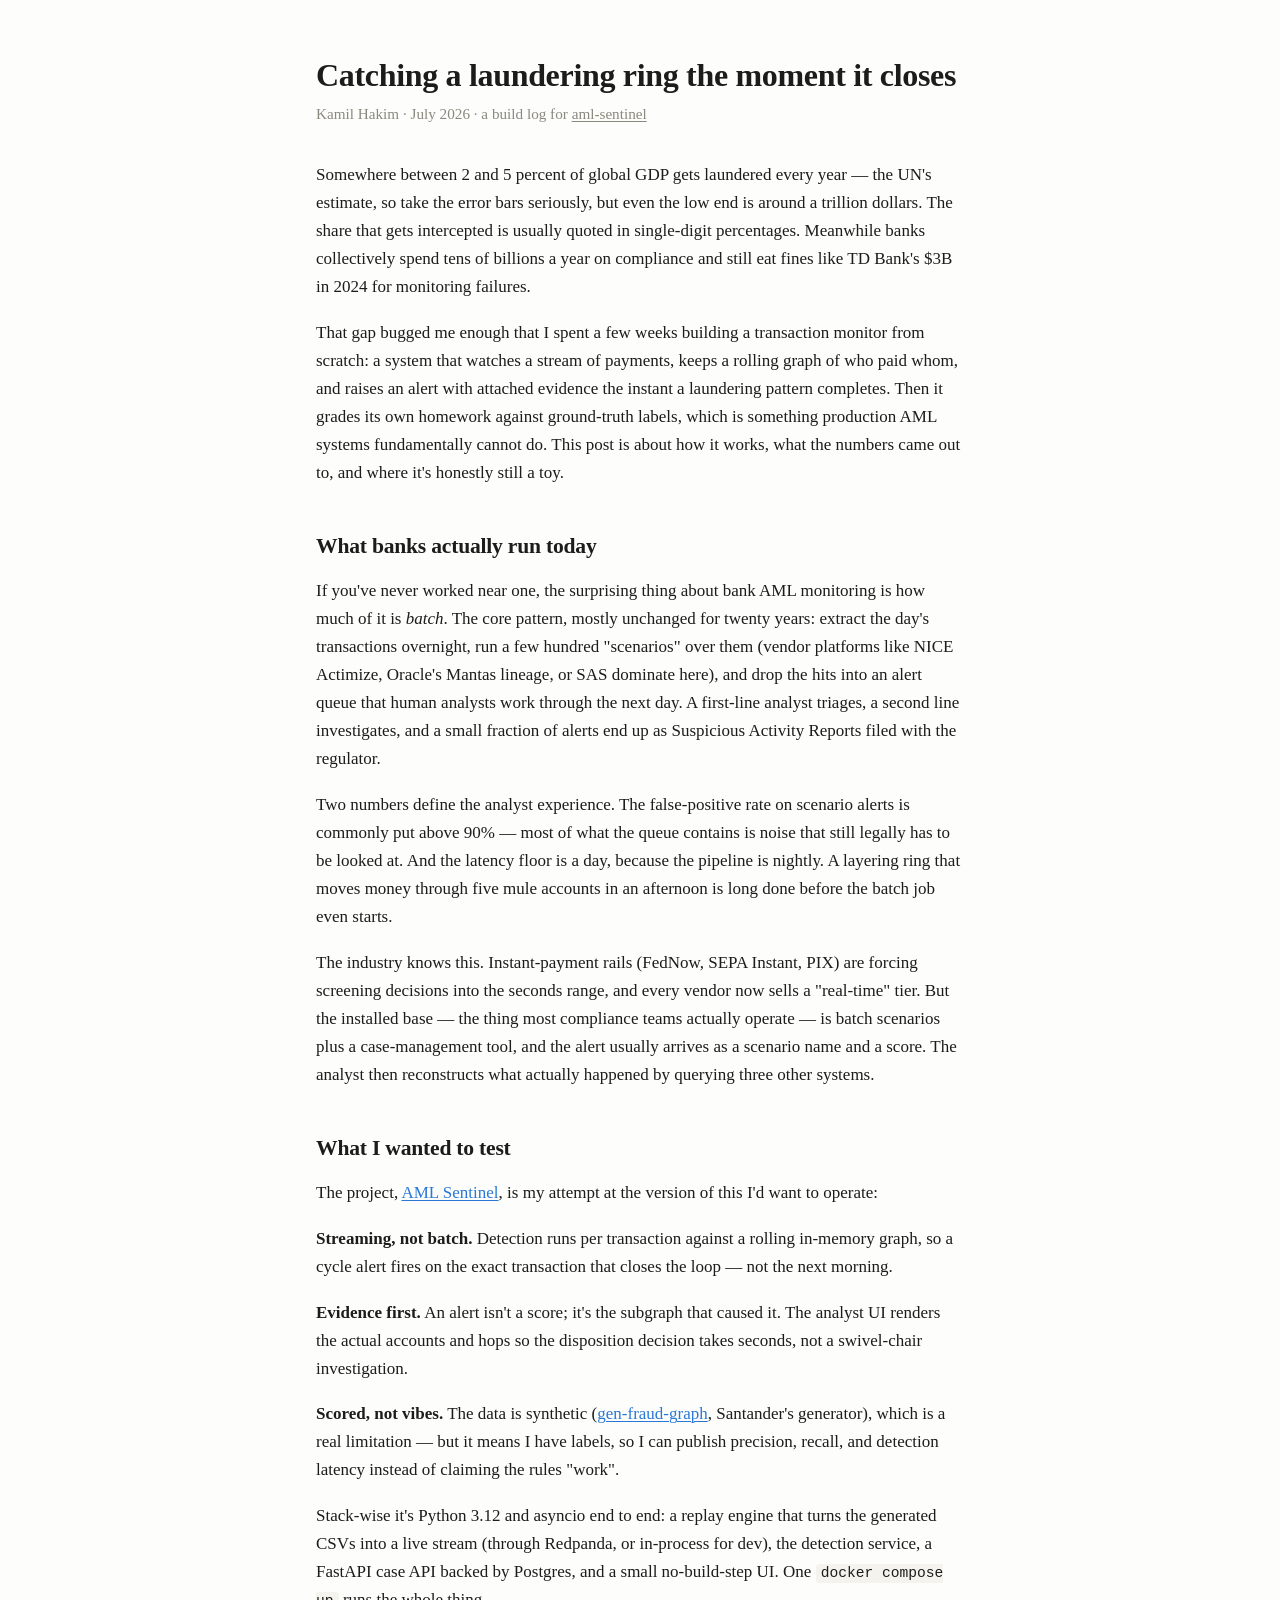
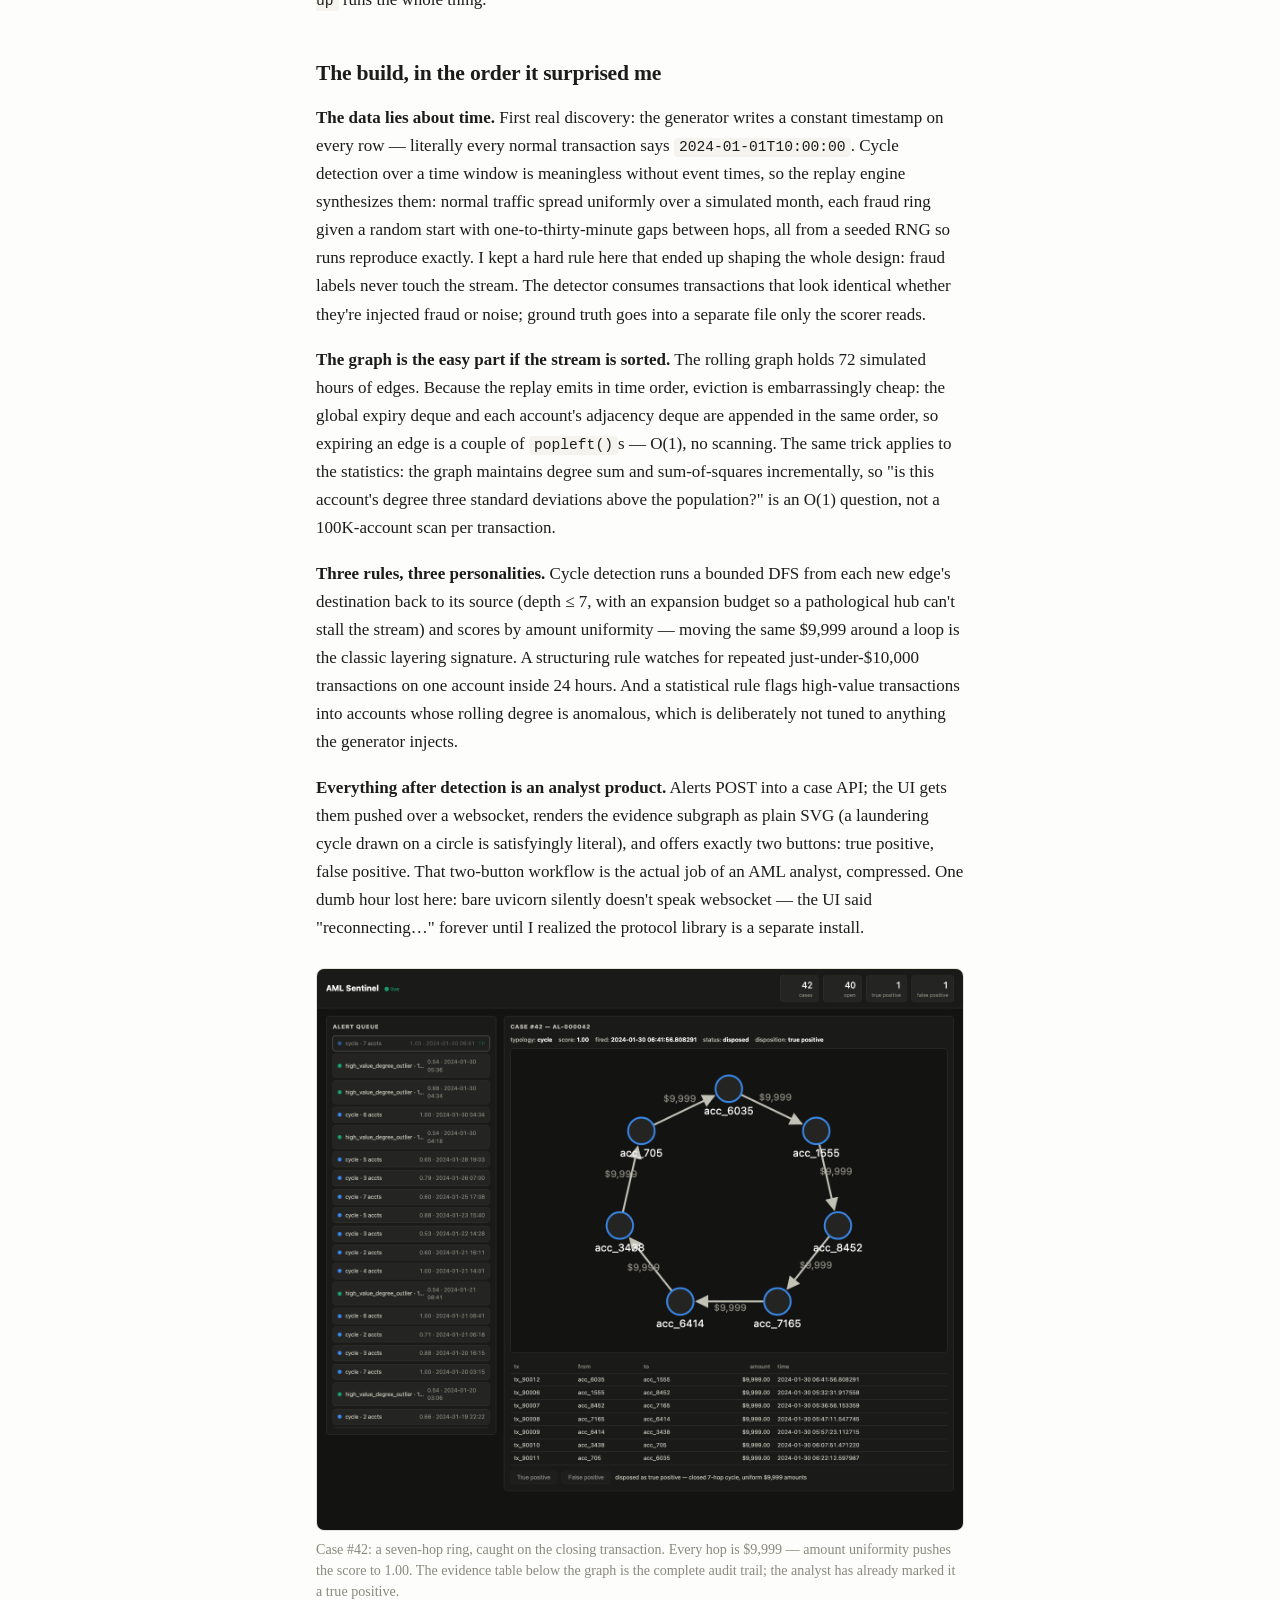
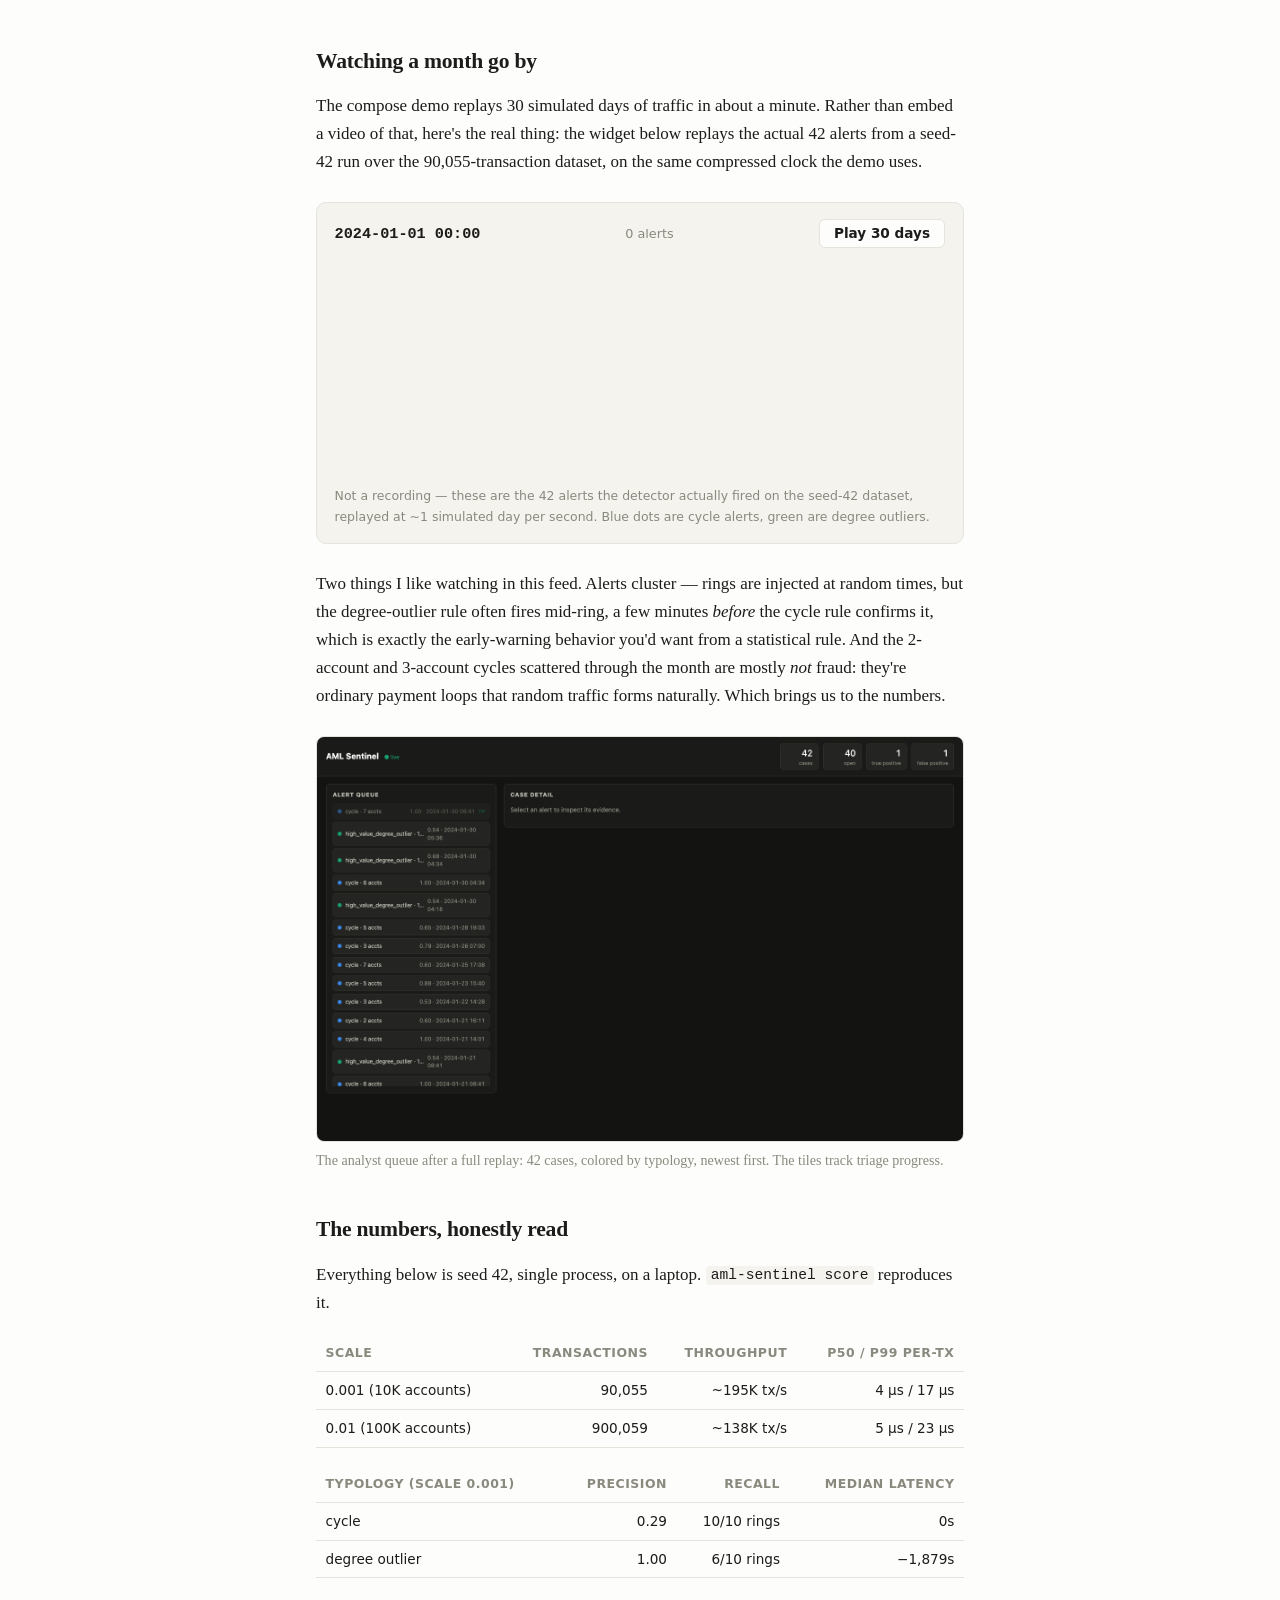
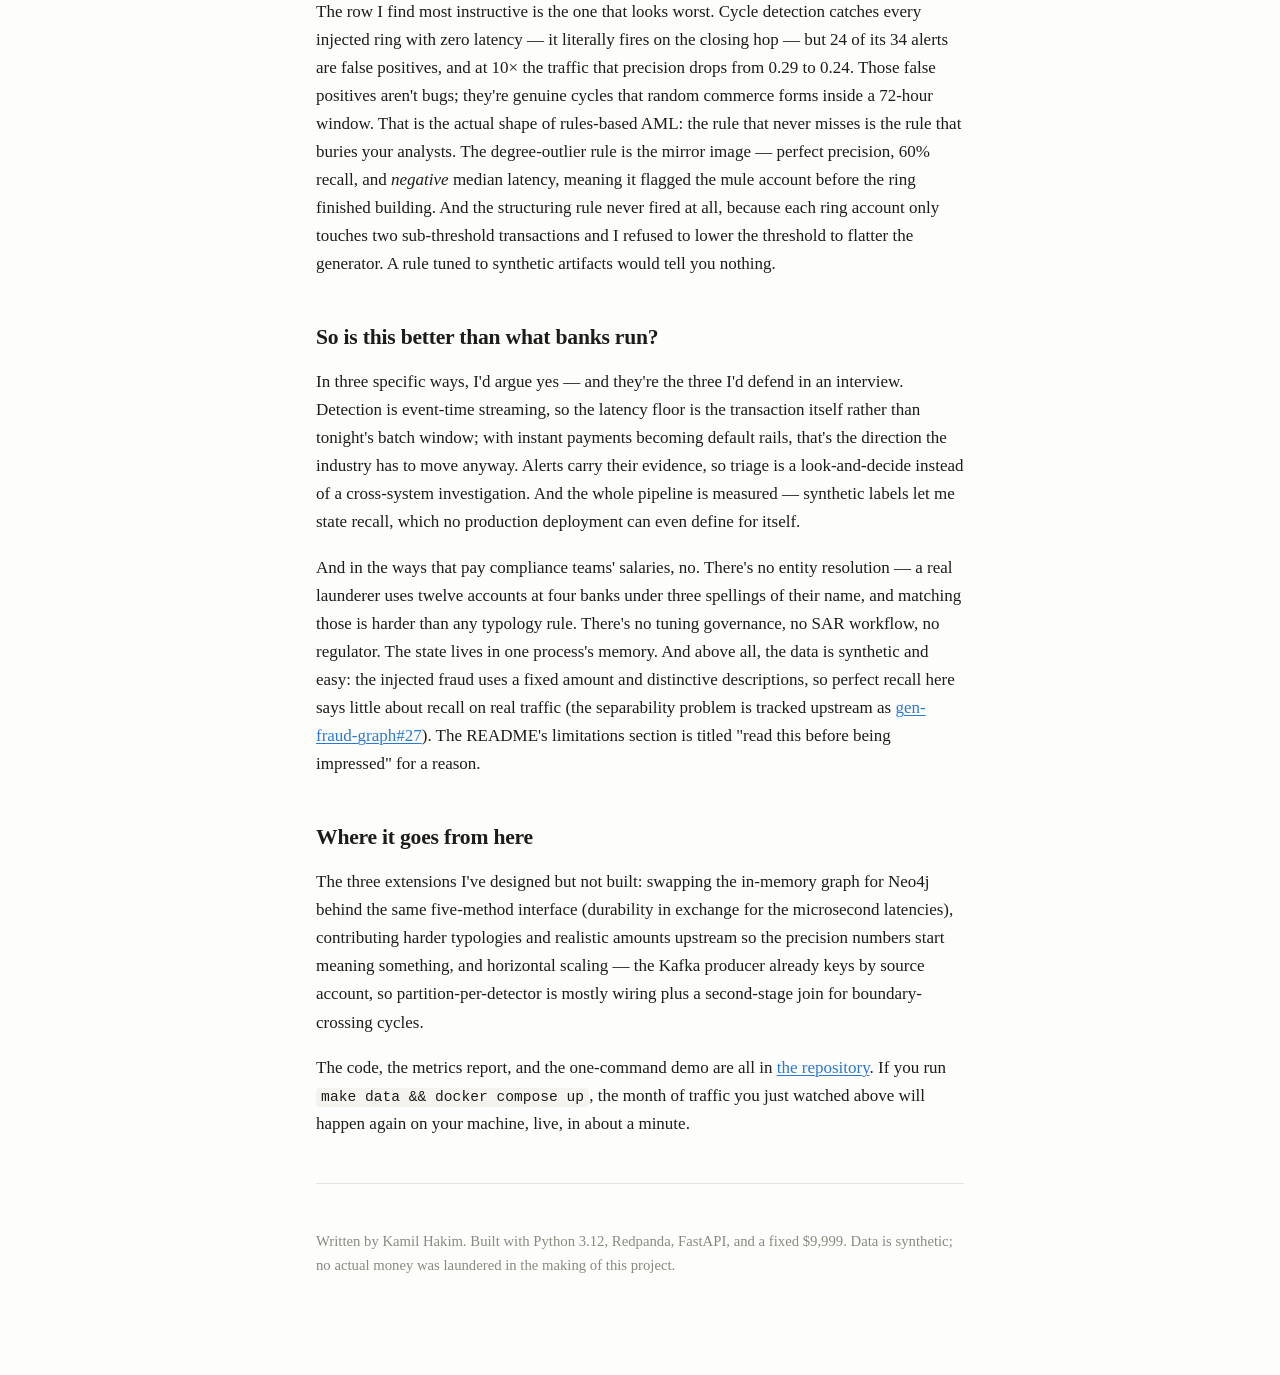
==== docs/index.html @ 91a9b8fc "Add demo blog site for GitHub Pages docs/ holds a single-page build-log post: the problem space, how" ====
<!doctype html>
<html lang="en">
<head>
<meta charset="utf-8">
<meta name="viewport" content="width=device-width, initial-scale=1">
<title>Catching a laundering ring the moment it closes — AML Sentinel</title>
<meta name="description" content="A build log: writing a streaming anti-money-laundering transaction monitor with a rolling graph, typology rules, an analyst case UI, and honest metrics.">
<style>
:root {
  --bg: #fdfdfb;
  --ink: #1c1c1a;
  --ink-2: #52524c;
  --ink-3: #8a897e;
  --line: #e4e3dc;
  --card: #f4f3ee;
  --accent: #2a78d6;
  --tp: #008300;
  --fp: #c73e3d;
  --mono: ui-monospace, "SF Mono", Menlo, Consolas, monospace;
}
@media (prefers-color-scheme: dark) {
  :root {
    --bg: #161615;
    --ink: #ececea;
    --ink-2: #b6b5ab;
    --ink-3: #83827a;
    --line: #33332e;
    --card: #1f1f1d;
    --accent: #3987e5;
    --tp: #1baf7a;
    --fp: #e66767;
  }
}
* { box-sizing: border-box; }
body {
  margin: 0;
  background: var(--bg);
  color: var(--ink);
  font: 17px/1.65 Charter, Georgia, "Times New Roman", serif;
}
main { max-width: 43rem; margin: 0 auto; padding: 3.5rem 1.25rem 5rem; }
h1 { font-size: 2rem; line-height: 1.2; margin: 0 0 0.4rem; letter-spacing: -0.01em; }
h2 { font-size: 1.35rem; margin: 2.6rem 0 0.8rem; letter-spacing: -0.01em; }
p { margin: 0 0 1.1rem; }
a { color: var(--accent); text-decoration-thickness: 1px; text-underline-offset: 2px; }
.meta { color: var(--ink-3); font-size: 0.95rem; margin-bottom: 2.2rem; }
.meta a { color: var(--ink-3); }
figure { margin: 1.6rem 0; }
figure img {
  width: 100%; height: auto; display: block;
  border: 1px solid var(--line); border-radius: 8px;
}
figcaption { font-size: 0.88rem; color: var(--ink-3); margin-top: 0.5rem; line-height: 1.5; }
pre {
  background: var(--card); border: 1px solid var(--line); border-radius: 8px;
  padding: 0.9rem 1rem; overflow-x: auto;
  font: 0.82rem/1.55 var(--mono); color: var(--ink-2);
}
code { font: 0.86em var(--mono); background: var(--card); padding: 0.1em 0.35em; border-radius: 4px; }
pre code { background: none; padding: 0; }
table {
  width: 100%; border-collapse: collapse; margin: 1.2rem 0;
  font-size: 0.85rem; font-family: system-ui, sans-serif;
}
th, td { padding: 0.45rem 0.6rem; border-bottom: 1px solid var(--line); text-align: right; }
th:first-child, td:first-child { text-align: left; }
th { color: var(--ink-3); font-weight: 600; font-size: 0.78rem; text-transform: uppercase; letter-spacing: 0.04em; }
.aside {
  border-left: 3px solid var(--line); padding: 0.1rem 0 0.1rem 1rem;
  color: var(--ink-2); font-size: 0.95rem; margin: 1.4rem 0;
}
hr { border: none; border-top: 1px solid var(--line); margin: 2.8rem 0; }
.footer { color: var(--ink-3); font-size: 0.92rem; }

/* ---- replay widget ---- */
#replay {
  border: 1px solid var(--line); border-radius: 10px; background: var(--card);
  padding: 1rem 1.1rem; margin: 1.6rem 0; font-family: system-ui, sans-serif;
}
#replay header {
  display: flex; align-items: baseline; justify-content: space-between;
  flex-wrap: wrap; gap: 0.5rem; margin-bottom: 0.7rem;
}
#replay .clock { font: 600 0.95rem var(--mono); color: var(--ink); }
#replay .counts { font-size: 0.8rem; color: var(--ink-3); }
#replay button {
  font: 600 0.85rem system-ui, sans-serif; color: var(--ink);
  background: var(--bg); border: 1px solid var(--line); border-radius: 6px;
  padding: 0.35rem 0.9rem; cursor: pointer;
}
#replay button:hover { border-color: var(--ink-3); }
#feed { list-style: none; margin: 0.6rem 0 0; padding: 0; min-height: 13.5rem; }
#feed li {
  display: flex; gap: 0.55rem; align-items: baseline;
  font-size: 0.84rem; padding: 0.28rem 0.2rem;
  border-bottom: 1px solid var(--line);
  animation: arrive 0.5s ease-out;
}
#feed li:last-child { border-bottom: none; }
@keyframes arrive { from { opacity: 0; transform: translateY(-4px); } to { opacity: 1; } }
#feed .dot { width: 8px; height: 8px; border-radius: 50%; flex: none; align-self: center; }
#feed .name { color: var(--ink); font-weight: 500; }
#feed .detail { color: var(--ink-3); margin-left: auto; font-variant-numeric: tabular-nums; }
#replay .note { font-size: 0.78rem; color: var(--ink-3); margin: 0.7rem 0 0; }
</style>
</head>
<body>
<main>

<h1>Catching a laundering ring the moment it closes</h1>
<p class="meta">Kamil Hakim · July 2026 · a build log for
<a href="https://github.com/kamilhakim-s/aml-sentinel">aml-sentinel</a></p>

<p>Somewhere between 2 and 5 percent of global GDP gets laundered every year —
the UN's estimate, so take the error bars seriously, but even the low end is
around a trillion dollars. The share that gets intercepted is usually quoted
in single-digit percentages. Meanwhile banks collectively spend tens of
billions a year on compliance and still eat fines like TD Bank's $3B in 2024
for monitoring failures.</p>

<p>That gap bugged me enough that I spent a few weeks building a transaction
monitor from scratch: a system that watches a stream of payments, keeps a
rolling graph of who paid whom, and raises an alert with attached evidence the
instant a laundering pattern completes. Then it grades its own homework
against ground-truth labels, which is something production AML systems
fundamentally cannot do. This post is about how it works, what the numbers
came out to, and where it's honestly still a toy.</p>

<h2>What banks actually run today</h2>

<p>If you've never worked near one, the surprising thing about bank AML
monitoring is how much of it is <em>batch</em>. The core pattern, mostly
unchanged for twenty years: extract the day's transactions overnight, run a
few hundred "scenarios" over them (vendor platforms like NICE Actimize,
Oracle's Mantas lineage, or SAS dominate here), and drop the hits into an
alert queue that human analysts work through the next day. A first-line
analyst triages, a second line investigates, and a small fraction of alerts
end up as Suspicious Activity Reports filed with the regulator.</p>

<p>Two numbers define the analyst experience. The false-positive rate on
scenario alerts is commonly put above 90% — most of what the queue contains
is noise that still legally has to be looked at. And the latency floor is a
day, because the pipeline is nightly. A layering ring that moves money
through five mule accounts in an afternoon is long done before the batch job
even starts.</p>

<p>The industry knows this. Instant-payment rails (FedNow, SEPA Instant, PIX)
are forcing screening decisions into the seconds range, and every vendor now
sells a "real-time" tier. But the installed base — the thing most compliance
teams actually operate — is batch scenarios plus a case-management tool, and
the alert usually arrives as a scenario name and a score. The analyst then
reconstructs what actually happened by querying three other systems.</p>

<h2>What I wanted to test</h2>

<p>The project, <a href="https://github.com/kamilhakim-s/aml-sentinel">AML
Sentinel</a>, is my attempt at the version of this I'd want to operate:</p>

<p><strong>Streaming, not batch.</strong> Detection runs per transaction
against a rolling in-memory graph, so a cycle alert fires on the exact
transaction that closes the loop — not the next morning.</p>

<p><strong>Evidence first.</strong> An alert isn't a score; it's the subgraph
that caused it. The analyst UI renders the actual accounts and hops so the
disposition decision takes seconds, not a swivel-chair investigation.</p>

<p><strong>Scored, not vibes.</strong> The data is synthetic
(<a href="https://github.com/SantanderAI/gen-fraud-graph">gen-fraud-graph</a>,
Santander's generator), which is a real limitation — but it means I have
labels, so I can publish precision, recall, and detection latency instead of
claiming the rules "work".</p>

<p>Stack-wise it's Python 3.12 and asyncio end to end: a replay engine that
turns the generated CSVs into a live stream (through Redpanda, or in-process
for dev), the detection service, a FastAPI case API backed by Postgres, and a
small no-build-step UI. One <code>docker compose up</code> runs the whole
thing.</p>

<h2>The build, in the order it surprised me</h2>

<p><strong>The data lies about time.</strong> First real discovery: the
generator writes a constant timestamp on every row — literally every normal
transaction says <code>2024-01-01T10:00:00</code>. Cycle detection over a
time window is meaningless without event times, so the replay engine
synthesizes them: normal traffic spread uniformly over a simulated month,
each fraud ring given a random start with one-to-thirty-minute gaps between
hops, all from a seeded RNG so runs reproduce exactly. I kept a hard rule
here that ended up shaping the whole design: fraud labels never touch the
stream. The detector consumes transactions that look identical whether
they're injected fraud or noise; ground truth goes into a separate file only
the scorer reads.</p>

<p><strong>The graph is the easy part if the stream is sorted.</strong> The
rolling graph holds 72 simulated hours of edges. Because the replay emits in
time order, eviction is embarrassingly cheap: the global expiry deque and
each account's adjacency deque are appended in the same order, so expiring an
edge is a couple of <code>popleft()</code>s — O(1), no scanning. The same
trick applies to the statistics: the graph maintains degree sum and
sum-of-squares incrementally, so "is this account's degree three standard
deviations above the population?" is an O(1) question, not a 100K-account
scan per transaction.</p>

<p><strong>Three rules, three personalities.</strong> Cycle detection runs a
bounded DFS from each new edge's destination back to its source (depth ≤ 7,
with an expansion budget so a pathological hub can't stall the stream) and
scores by amount uniformity — moving the same $9,999 around a loop is the
classic layering signature. A structuring rule watches for repeated
just-under-$10,000 transactions on one account inside 24 hours. And a
statistical rule flags high-value transactions into accounts whose rolling
degree is anomalous, which is deliberately not tuned to anything the
generator injects.</p>

<p><strong>Everything after detection is an analyst product.</strong> Alerts
POST into a case API; the UI gets them pushed over a websocket, renders the
evidence subgraph as plain SVG (a laundering cycle drawn on a circle is
satisfyingly literal), and offers exactly two buttons: true positive, false
positive. That two-button workflow is the actual job of an AML analyst,
compressed. One dumb hour lost here: bare uvicorn silently doesn't speak
websocket — the UI said "reconnecting…" forever until I realized the
protocol library is a separate install.</p>

<figure>
  <img src="assets/ui-case.png" alt="AML Sentinel case view: a seven-account laundering cycle rendered as a circular directed graph, with the evidence transaction table and a true-positive disposition" width="1440" height="1250" loading="lazy">
  <figcaption>Case #42: a seven-hop ring, caught on the closing transaction.
  Every hop is $9,999 — amount uniformity pushes the score to 1.00. The
  evidence table below the graph is the complete audit trail; the analyst has
  already marked it a true positive.</figcaption>
</figure>

<h2>Watching a month go by</h2>

<p>The compose demo replays 30 simulated days of traffic in about a minute.
Rather than embed a video of that, here's the real thing: the widget below
replays the actual 42 alerts from a seed-42 run over the 90,055-transaction
dataset, on the same compressed clock the demo uses.</p>

<div id="replay">
  <header>
    <span class="clock" id="rp-clock">2024-01-01 00:00</span>
    <span class="counts" id="rp-counts">0 alerts</span>
    <button id="rp-btn">Play 30 days</button>
  </header>
  <ul id="feed"></ul>
  <p class="note">Not a recording — these are the 42 alerts the detector
  actually fired on the seed-42 dataset, replayed at ~1 simulated day per
  second. Blue dots are cycle alerts, green are degree outliers.</p>
</div>

<p>Two things I like watching in this feed. Alerts cluster — rings are
injected at random times, but the degree-outlier rule often fires mid-ring,
a few minutes <em>before</em> the cycle rule confirms it, which is exactly
the early-warning behavior you'd want from a statistical rule. And the
2-account and 3-account cycles scattered through the month are mostly
<em>not</em> fraud: they're ordinary payment loops that random traffic forms
naturally. Which brings us to the numbers.</p>

<figure>
  <img src="assets/ui-queue.png" alt="AML Sentinel alert queue with stat tiles showing 42 cases, 40 open, one true positive and one false positive" width="1440" height="900" loading="lazy">
  <figcaption>The analyst queue after a full replay: 42 cases, colored by
  typology, newest first. The tiles track triage progress.</figcaption>
</figure>

<h2>The numbers, honestly read</h2>

<p>Everything below is seed 42, single process, on a laptop.
<code>aml-sentinel score</code> reproduces it.</p>

<table>
<thead><tr><th>Scale</th><th>Transactions</th><th>Throughput</th><th>p50 / p99 per-tx</th></tr></thead>
<tbody>
<tr><td>0.001 (10K accounts)</td><td>90,055</td><td>~195K tx/s</td><td>4 µs / 17 µs</td></tr>
<tr><td>0.01 (100K accounts)</td><td>900,059</td><td>~138K tx/s</td><td>5 µs / 23 µs</td></tr>
</tbody>
</table>

<table>
<thead><tr><th>Typology (scale 0.001)</th><th>Precision</th><th>Recall</th><th>Median latency</th></tr></thead>
<tbody>
<tr><td>cycle</td><td>0.29</td><td>10/10 rings</td><td>0s</td></tr>
<tr><td>degree outlier</td><td>1.00</td><td>6/10 rings</td><td>−1,879s</td></tr>
</tbody>
</table>

<p>The row I find most instructive is the one that looks worst. Cycle
detection catches every injected ring with zero latency — it literally fires
on the closing hop — but 24 of its 34 alerts are false positives, and at 10×
the traffic that precision drops from 0.29 to 0.24. Those false positives
aren't bugs; they're genuine cycles that random commerce forms inside a 72-hour
window. That is the actual shape of rules-based AML: the rule that never
misses is the rule that buries your analysts. The degree-outlier rule is the
mirror image — perfect precision, 60% recall, and <em>negative</em> median
latency, meaning it flagged the mule account before the ring finished
building. And the structuring rule never fired at all, because each ring
account only touches two sub-threshold transactions and I refused to lower
the threshold to flatter the generator. A rule tuned to synthetic artifacts
would tell you nothing.</p>

<h2>So is this better than what banks run?</h2>

<p>In three specific ways, I'd argue yes — and they're the three I'd defend
in an interview. Detection is event-time streaming, so the latency floor is
the transaction itself rather than tonight's batch window; with instant
payments becoming default rails, that's the direction the industry has to
move anyway. Alerts carry their evidence, so triage is a look-and-decide
instead of a cross-system investigation. And the whole pipeline is measured
— synthetic labels let me state recall, which no production deployment can
even define for itself.</p>

<p>And in the ways that pay compliance teams' salaries, no. There's no entity
resolution — a real launderer uses twelve accounts at four banks under three
spellings of their name, and matching those is harder than any typology rule.
There's no tuning governance, no SAR workflow, no regulator. The state lives
in one process's memory. And above all, the data is synthetic and easy: the
injected fraud uses a fixed amount and distinctive descriptions, so perfect
recall here says little about recall on real traffic (the separability
problem is tracked upstream as
<a href="https://github.com/SantanderAI/gen-fraud-graph/issues/27">gen-fraud-graph#27</a>).
The README's limitations
section is titled "read this before being impressed" for a reason.</p>

<h2>Where it goes from here</h2>

<p>The three extensions I've designed but not built: swapping the in-memory
graph for Neo4j behind the same five-method interface (durability in exchange
for the microsecond latencies), contributing harder typologies and realistic
amounts upstream so the precision numbers start meaning something, and
horizontal scaling — the Kafka producer already keys by source account, so
partition-per-detector is mostly wiring plus a second-stage join for
boundary-crossing cycles.</p>

<p>The code, the metrics report, and the one-command demo are all in
<a href="https://github.com/kamilhakim-s/aml-sentinel">the repository</a>.
If you run <code>make data && docker compose up</code>, the month of traffic
you just watched above will happen again on your machine, live, in about a
minute.</p>

<hr>
<p class="footer">Written by Kamil Hakim. Built with Python 3.12, Redpanda,
FastAPI, and a fixed $9,999. Data is synthetic; no actual money was
laundered in the making of this project.</p>

<script>
const FEED = [{"t":"cycle","s":0.7575,"at":"2024-01-02T09:15","n":2},{"t":"cycle","s":0.7781,"at":"2024-01-03T07:25","n":4},{"t":"cycle","s":0.5993,"at":"2024-01-05T02:41","n":7},{"t":"cycle","s":0.7457,"at":"2024-01-05T04:14","n":7},{"t":"cycle","s":0.6964,"at":"2024-01-05T18:55","n":6},{"t":"high_value_degree_outlier","s":0.5294,"at":"2024-01-05T22:13","n":1},{"t":"cycle","s":1.0,"at":"2024-01-05T23:00","n":5},{"t":"cycle","s":0.6421,"at":"2024-01-06T16:21","n":4},{"t":"cycle","s":0.6998,"at":"2024-01-07T14:28","n":7},{"t":"cycle","s":1.0,"at":"2024-01-09T04:18","n":5},{"t":"high_value_degree_outlier","s":0.5594,"at":"2024-01-09T18:21","n":1},{"t":"high_value_degree_outlier","s":0.7055,"at":"2024-01-09T18:44","n":1},{"t":"cycle","s":1.0,"at":"2024-01-09T19:22","n":4},{"t":"cycle","s":0.6614,"at":"2024-01-10T02:36","n":5},{"t":"cycle","s":0.5801,"at":"2024-01-10T05:33","n":2},{"t":"cycle","s":0.6921,"at":"2024-01-10T08:53","n":4},{"t":"cycle","s":0.891,"at":"2024-01-11T04:01","n":3},{"t":"cycle","s":1.0,"at":"2024-01-14T22:09","n":7},{"t":"cycle","s":0.6549,"at":"2024-01-16T16:35","n":3},{"t":"cycle","s":0.5632,"at":"2024-01-17T18:56","n":5},{"t":"cycle","s":0.7251,"at":"2024-01-18T15:21","n":5},{"t":"cycle","s":0.5278,"at":"2024-01-18T16:57","n":2},{"t":"cycle","s":1.0,"at":"2024-01-19T21:24","n":4},{"t":"cycle","s":0.6637,"at":"2024-01-19T22:22","n":2},{"t":"high_value_degree_outlier","s":0.5392,"at":"2024-01-20T03:06","n":1},{"t":"cycle","s":1.0,"at":"2024-01-20T03:15","n":7},{"t":"cycle","s":0.8761,"at":"2024-01-20T16:15","n":3},{"t":"cycle","s":0.7056,"at":"2024-01-21T06:18","n":2},{"t":"cycle","s":1.0,"at":"2024-01-21T08:41","n":6},{"t":"high_value_degree_outlier","s":0.5386,"at":"2024-01-21T08:41","n":1},{"t":"cycle","s":1.0,"at":"2024-01-21T14:01","n":4},{"t":"cycle","s":0.5989,"at":"2024-01-21T16:11","n":2},{"t":"cycle","s":0.5252,"at":"2024-01-22T14:28","n":3},{"t":"cycle","s":0.8844,"at":"2024-01-23T15:40","n":5},{"t":"cycle","s":0.6035,"at":"2024-01-25T17:08","n":7},{"t":"cycle","s":0.7948,"at":"2024-01-26T07:00","n":3},{"t":"cycle","s":0.6549,"at":"2024-01-28T19:03","n":5},{"t":"high_value_degree_outlier","s":0.538,"at":"2024-01-30T04:18","n":1},{"t":"cycle","s":1.0,"at":"2024-01-30T04:34","n":6},{"t":"high_value_degree_outlier","s":0.6779,"at":"2024-01-30T04:34","n":1},{"t":"high_value_degree_outlier","s":0.536,"at":"2024-01-30T05:36","n":1},{"t":"cycle","s":1.0,"at":"2024-01-30T06:41","n":7}];
const NAMES = { cycle: "cycle", high_value_degree_outlier: "degree outlier" };
const COLORS = { cycle: "#3987e5", high_value_degree_outlier: "#1baf7a" };
const START = new Date("2024-01-01T00:00:00");
const END = new Date("2024-01-31T00:00:00");
const DURATION_MS = 32000; // ~1 simulated day per second
const feedEl = document.getElementById("feed");
const clockEl = document.getElementById("rp-clock");
const countsEl = document.getElementById("rp-counts");
const btn = document.getElementById("rp-btn");
let timer = null;

function fmt(d) {
  return d.toISOString().slice(0, 16).replace("T", " ");
}

function run() {
  clearInterval(timer);
  feedEl.replaceChildren();
  btn.textContent = "Restart";
  const t0 = performance.now();
  let next = 0;
  const counts = {};
  timer = setInterval(() => {
    const frac = Math.min((performance.now() - t0) / DURATION_MS, 1);
    const simNow = new Date(START.getTime() + frac * (END - START));
    clockEl.textContent = fmt(simNow);
    while (next < FEED.length && new Date(FEED[next].at) <= simNow) {
      const a = FEED[next++];
      counts[a.t] = (counts[a.t] || 0) + 1;
      const li = document.createElement("li");
      const dot = document.createElement("span");
      dot.className = "dot";
      dot.style.background = COLORS[a.t] || "#888";
      const name = document.createElement("span");
      name.className = "name";
      name.textContent = NAMES[a.t] || a.t;
      const detail = document.createElement("span");
      detail.className = "detail";
      detail.textContent = `${a.n} accts · score ${a.s.toFixed(2)} · ${a.at.replace("T", " ")}`;
      li.append(dot, name, detail);
      feedEl.prepend(li);
      while (feedEl.children.length > 9) feedEl.lastChild.remove();
      const total = next;
      countsEl.textContent = Object.entries(counts)
        .map(([t, n]) => `${NAMES[t] || t}: ${n}`)
        .join(" · ") + ` (${total} total)`;
    }
    if (frac >= 1) { clearInterval(timer); btn.textContent = "Play again"; }
  }, 60);
}
btn.addEventListener("click", run);
</script>

</main>
</body>
</html>
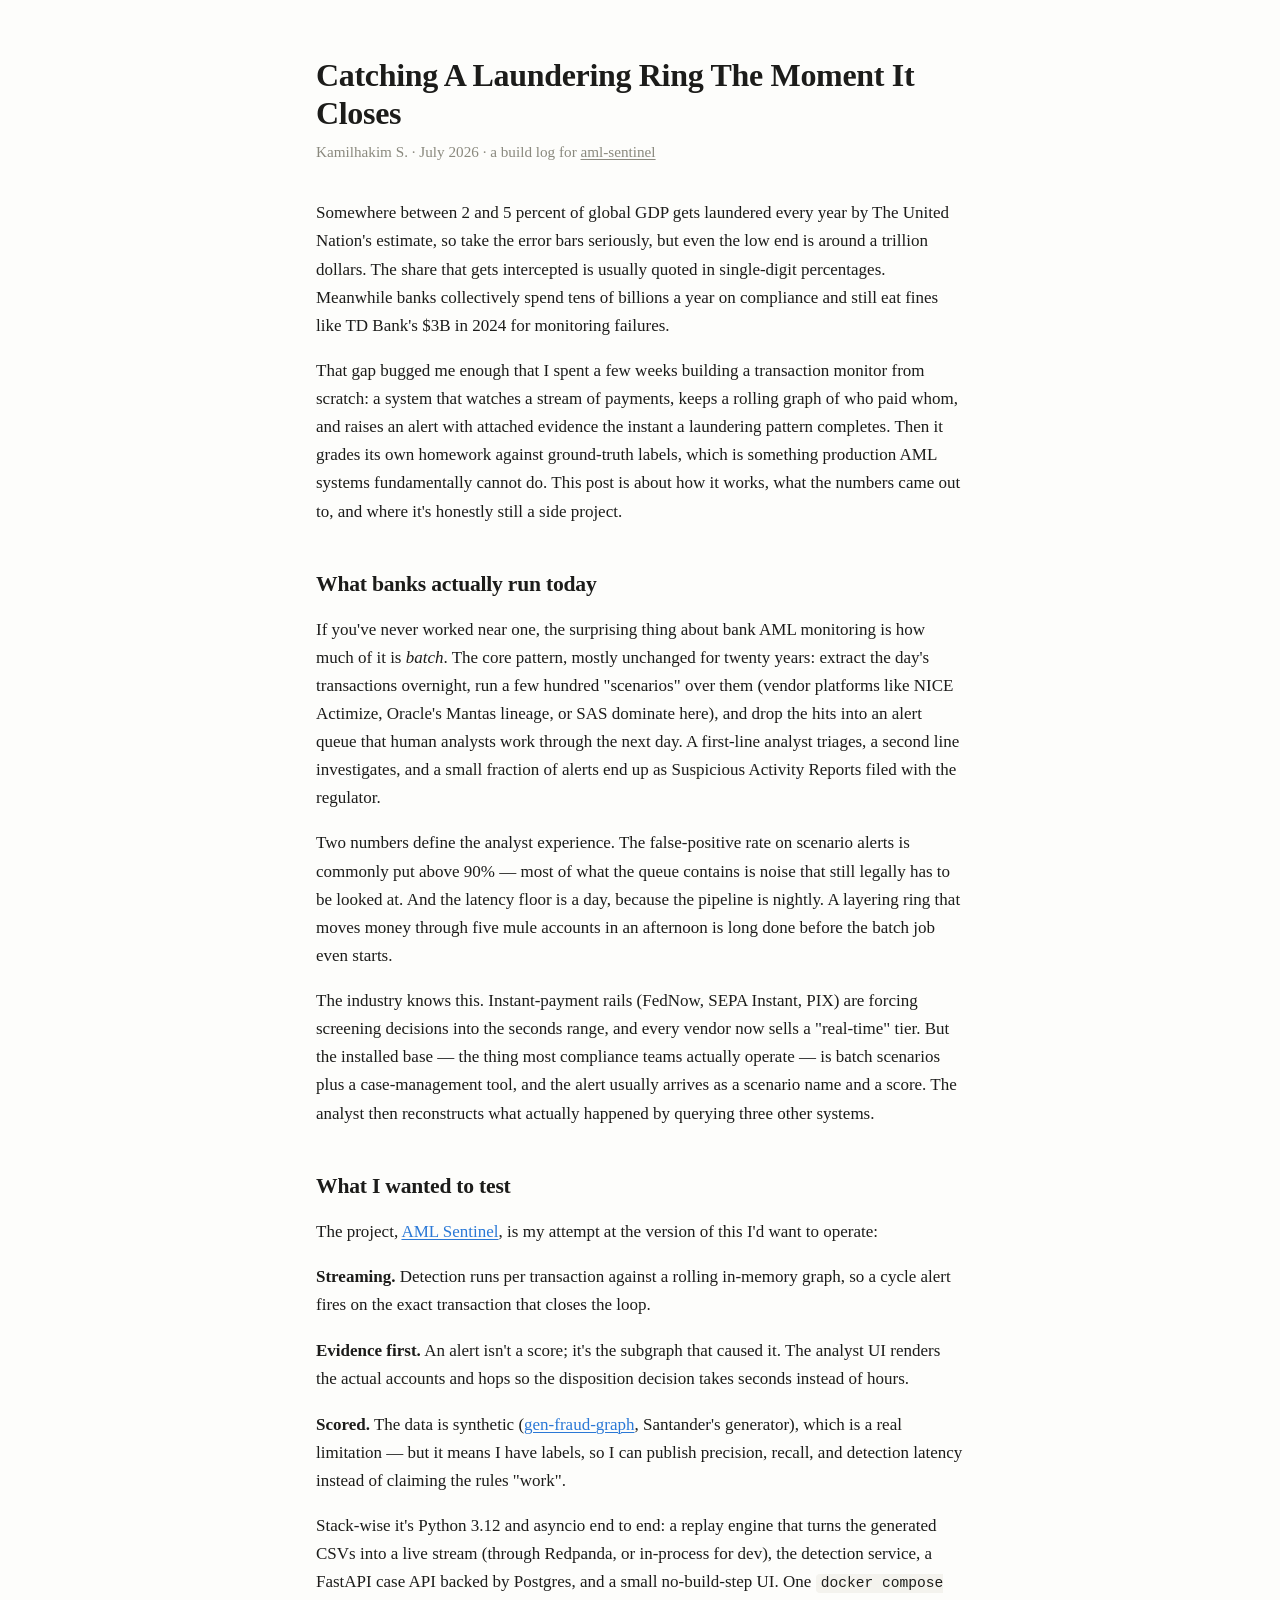
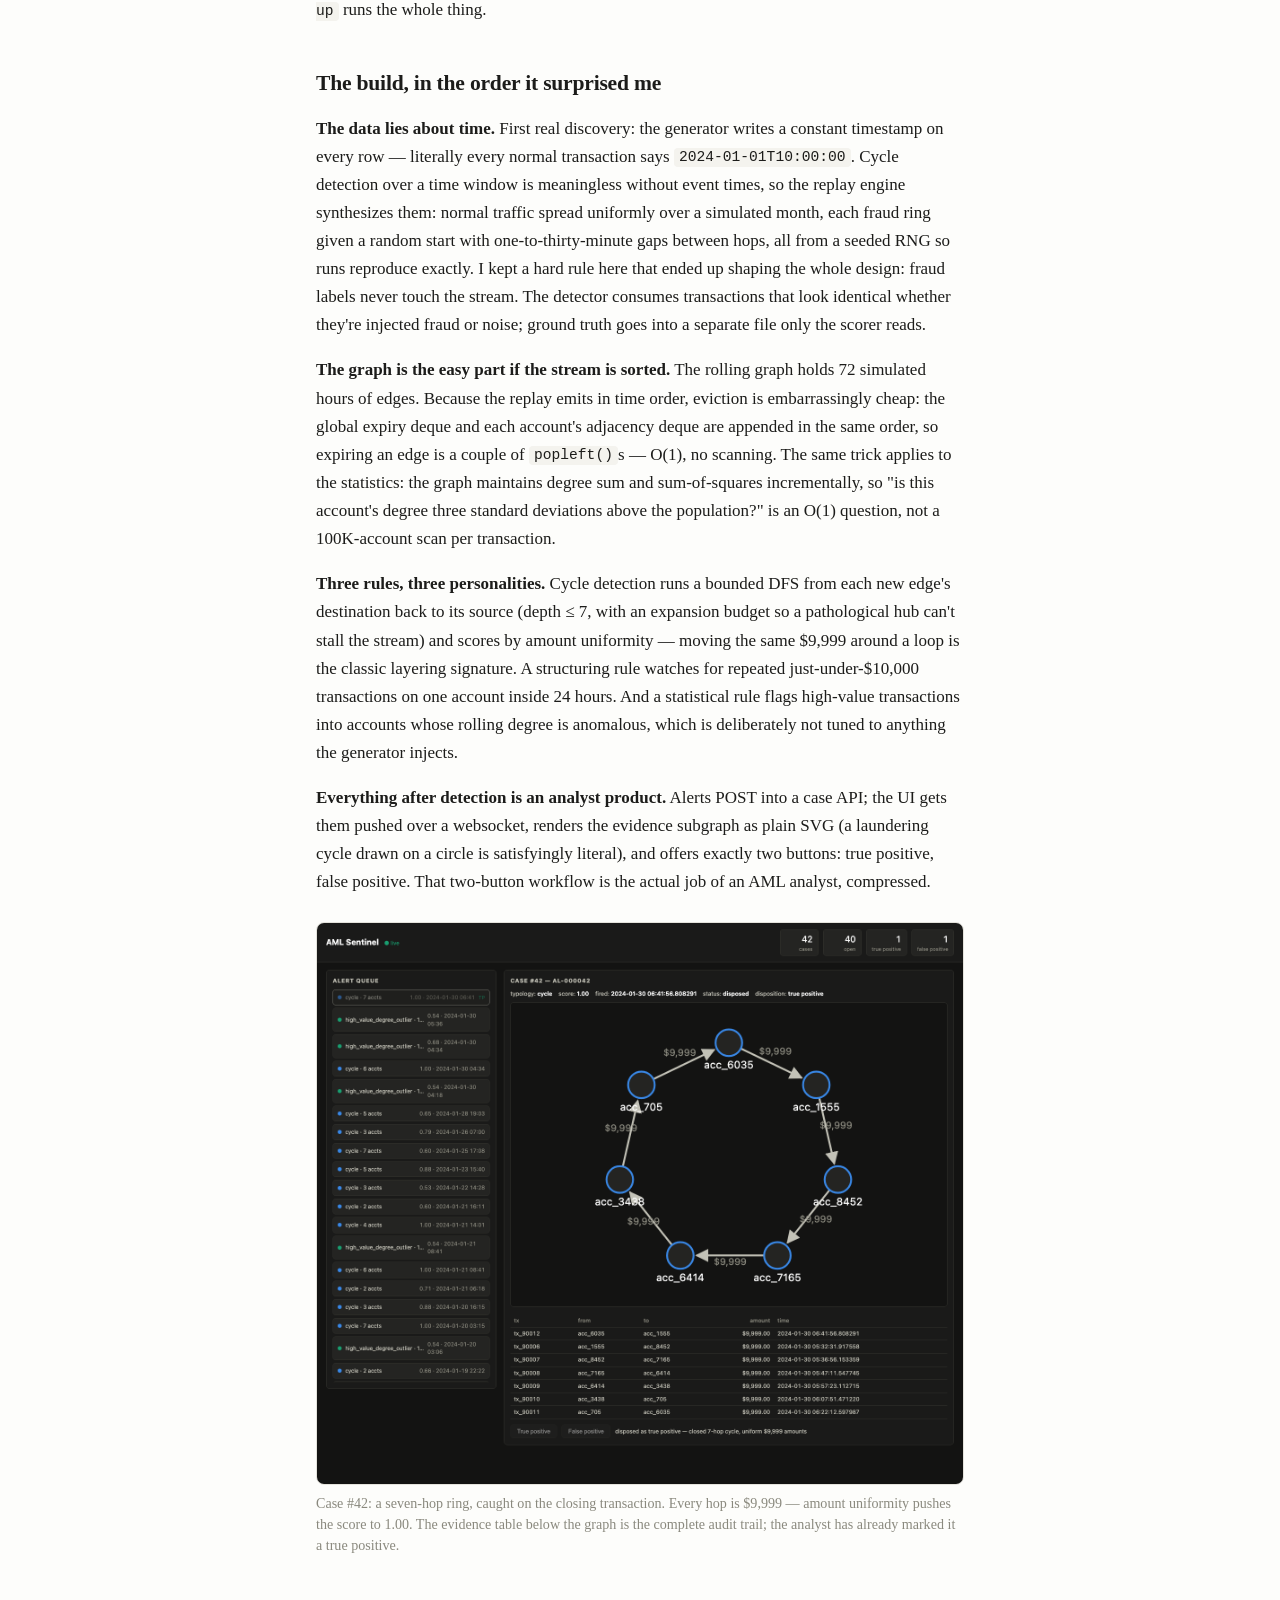
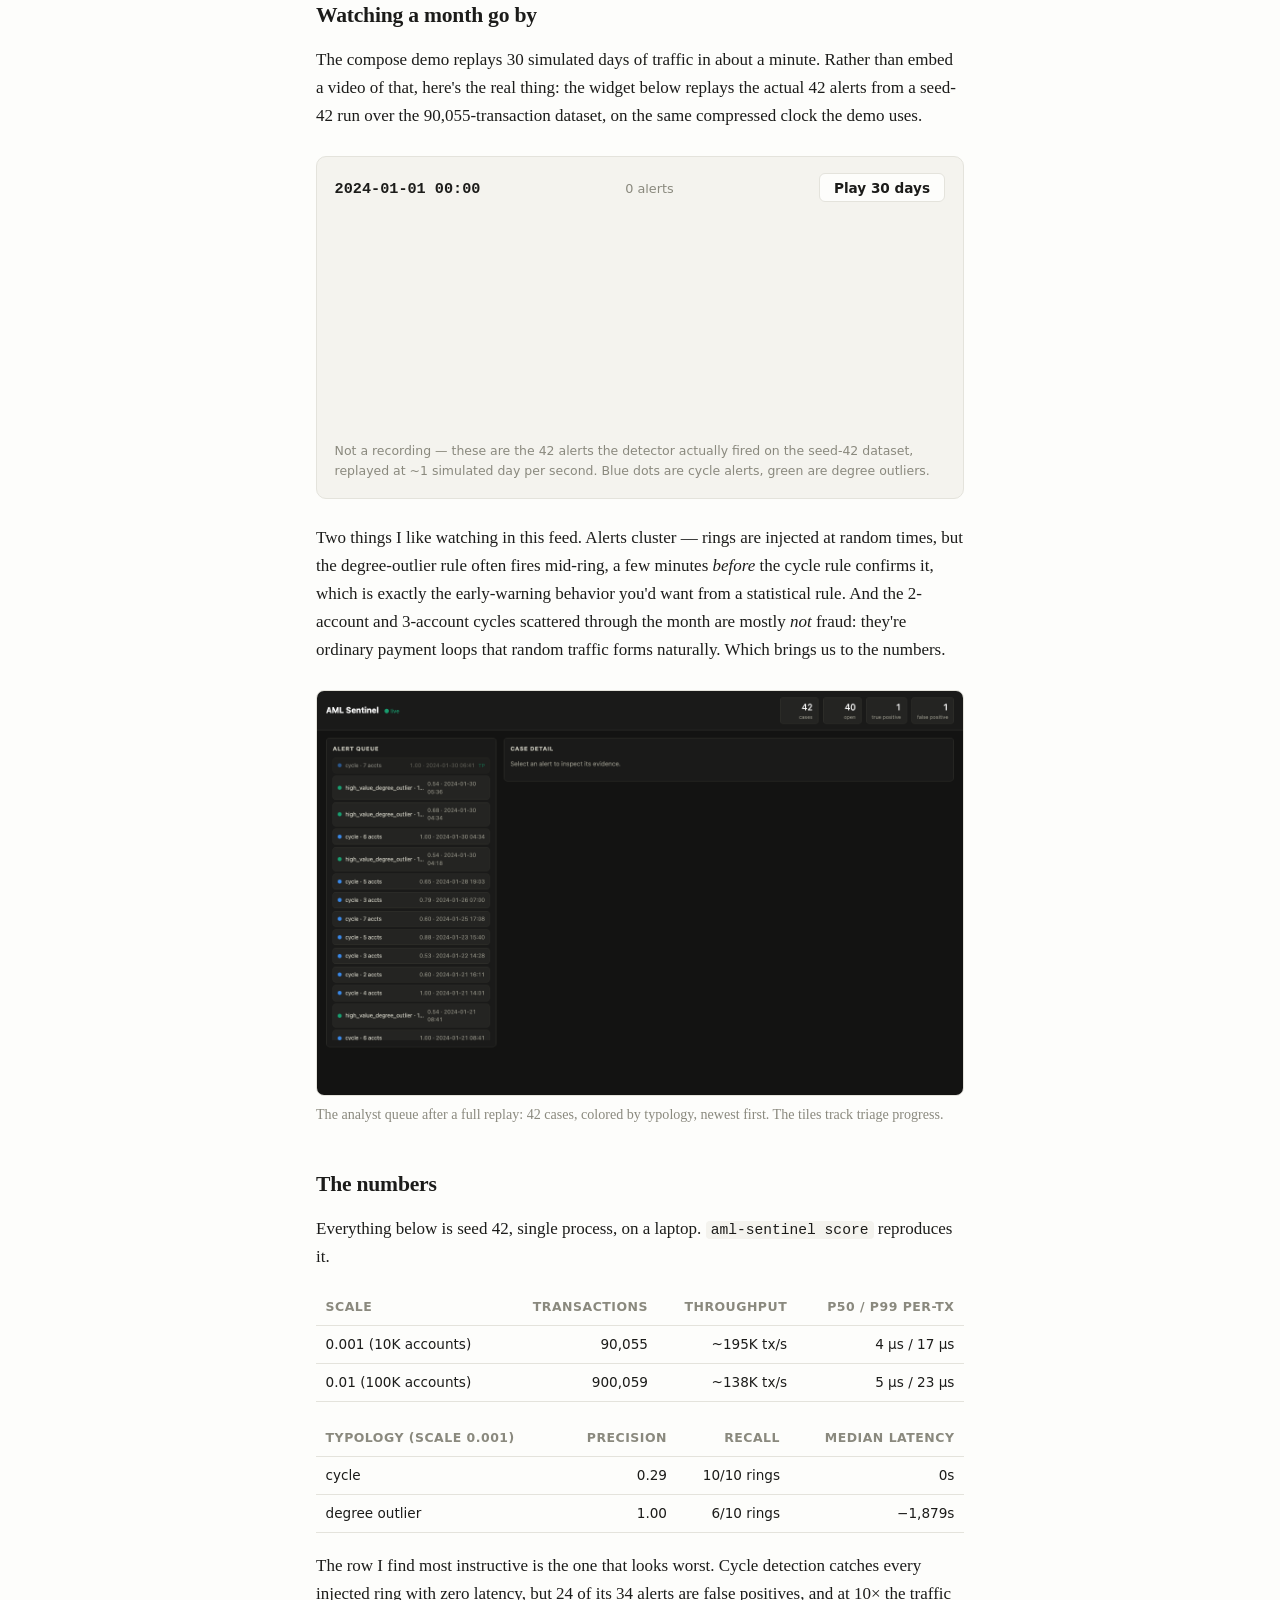
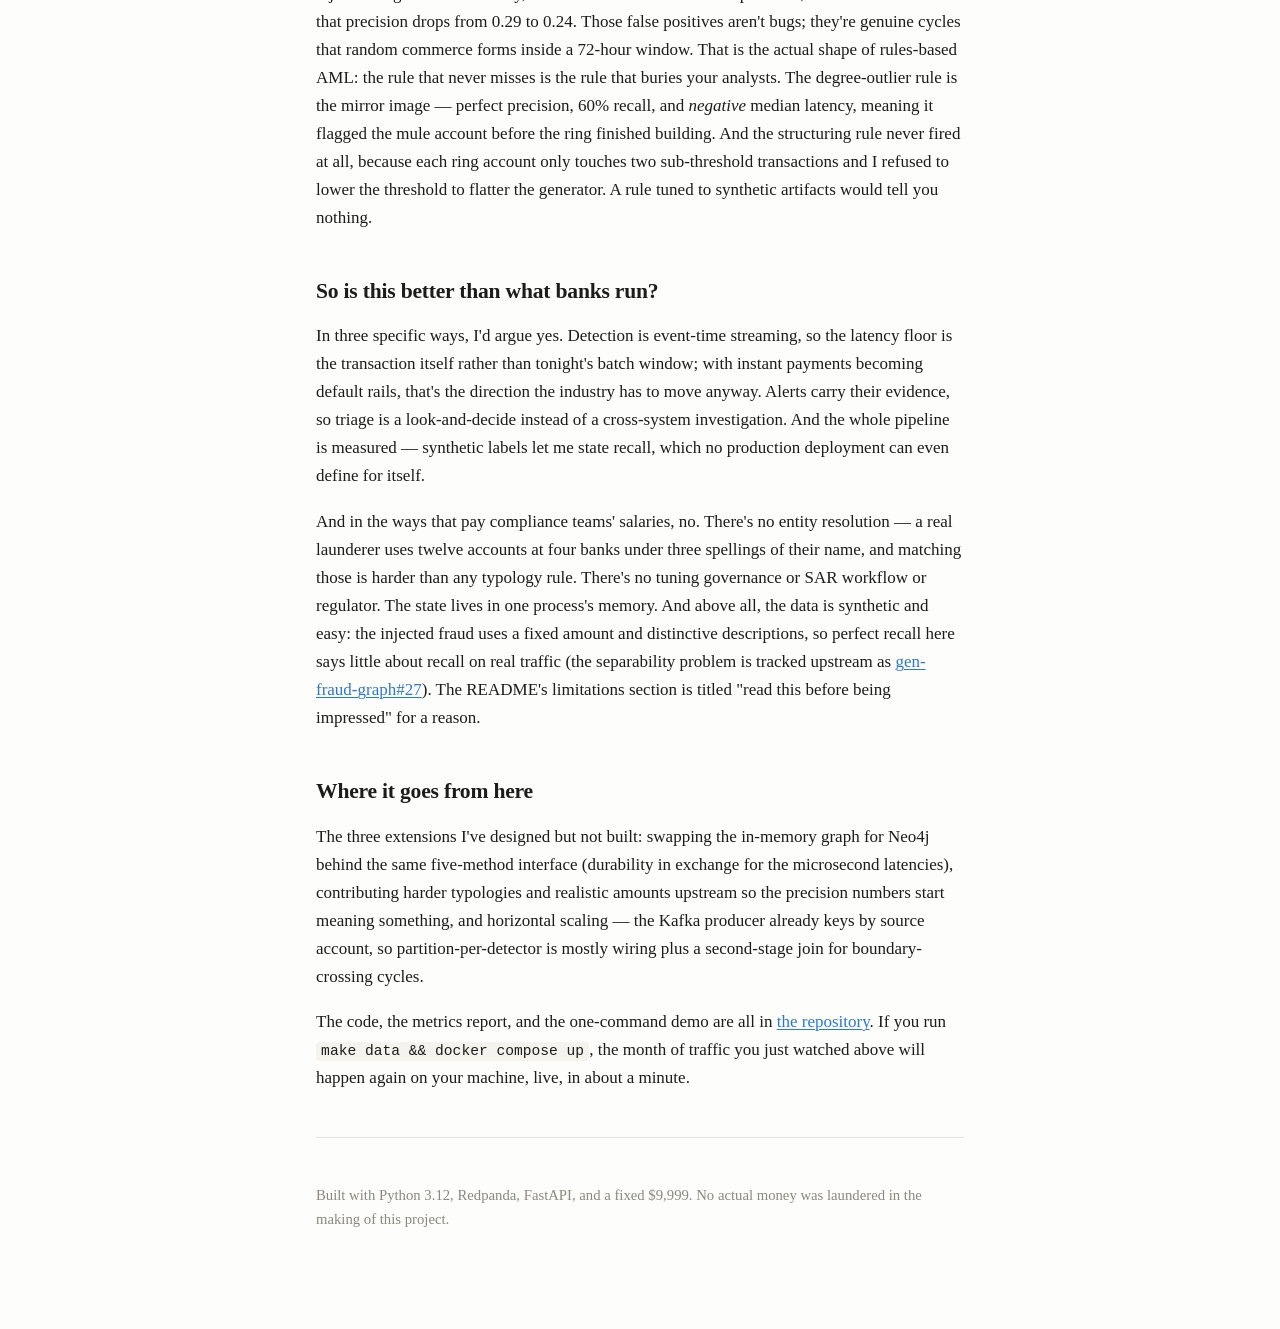
==== commit 3b72f9a2: "Blog touch ups" ====
--- a/docs/index.html
+++ b/docs/index.html
@@ -107,12 +107,12 @@
 <body>
 <main>
 
-<h1>Catching a laundering ring the moment it closes</h1>
-<p class="meta">Kamil Hakim · July 2026 · a build log for
+<h1>Catching A Laundering Ring The Moment It Closes</h1>
+<p class="meta">Kamilhakim S. · July 2026 · a build log for
 <a href="https://github.com/kamilhakim-s/aml-sentinel">aml-sentinel</a></p>
 
-<p>Somewhere between 2 and 5 percent of global GDP gets laundered every year —
-the UN's estimate, so take the error bars seriously, but even the low end is
+<p>Somewhere between 2 and 5 percent of global GDP gets laundered every year by
+The United Nation's estimate, so take the error bars seriously, but even the low end is
 around a trillion dollars. The share that gets intercepted is usually quoted
 in single-digit percentages. Meanwhile banks collectively spend tens of
 billions a year on compliance and still eat fines like TD Bank's $3B in 2024
@@ -124,7 +124,7 @@
 instant a laundering pattern completes. Then it grades its own homework
 against ground-truth labels, which is something production AML systems
 fundamentally cannot do. This post is about how it works, what the numbers
-came out to, and where it's honestly still a toy.</p>
+came out to, and where it's honestly still a side project.</p>
 
 <h2>What banks actually run today</h2>
 
@@ -156,15 +156,15 @@
 <p>The project, <a href="https://github.com/kamilhakim-s/aml-sentinel">AML
 Sentinel</a>, is my attempt at the version of this I'd want to operate:</p>
 
-<p><strong>Streaming, not batch.</strong> Detection runs per transaction
+<p><strong>Streaming.</strong> Detection runs per transaction
 against a rolling in-memory graph, so a cycle alert fires on the exact
-transaction that closes the loop — not the next morning.</p>
+transaction that closes the loop.</p>
 
 <p><strong>Evidence first.</strong> An alert isn't a score; it's the subgraph
 that caused it. The analyst UI renders the actual accounts and hops so the
-disposition decision takes seconds, not a swivel-chair investigation.</p>
-
-<p><strong>Scored, not vibes.</strong> The data is synthetic
+disposition decision takes seconds instead of hours.</p>
+
+<p><strong>Scored.</strong> The data is synthetic
 (<a href="https://github.com/SantanderAI/gen-fraud-graph">gen-fraud-graph</a>,
 Santander's generator), which is a real limitation — but it means I have
 labels, so I can publish precision, recall, and detection latency instead of
@@ -215,9 +215,7 @@
 evidence subgraph as plain SVG (a laundering cycle drawn on a circle is
 satisfyingly literal), and offers exactly two buttons: true positive, false
 positive. That two-button workflow is the actual job of an AML analyst,
-compressed. One dumb hour lost here: bare uvicorn silently doesn't speak
-websocket — the UI said "reconnecting…" forever until I realized the
-protocol library is a separate install.</p>
+compressed.</p>
 
 <figure>
   <img src="assets/ui-case.png" alt="AML Sentinel case view: a seven-account laundering cycle rendered as a circular directed graph, with the evidence transaction table and a true-positive disposition" width="1440" height="1250" loading="lazy">
@@ -260,7 +258,7 @@
   typology, newest first. The tiles track triage progress.</figcaption>
 </figure>
 
-<h2>The numbers, honestly read</h2>
+<h2>The numbers</h2>
 
 <p>Everything below is seed 42, single process, on a laptop.
 <code>aml-sentinel score</code> reproduces it.</p>
@@ -282,8 +280,7 @@
 </table>
 
 <p>The row I find most instructive is the one that looks worst. Cycle
-detection catches every injected ring with zero latency — it literally fires
-on the closing hop — but 24 of its 34 alerts are false positives, and at 10×
+detection catches every injected ring with zero latency, but 24 of its 34 alerts are false positives, and at 10×
 the traffic that precision drops from 0.29 to 0.24. Those false positives
 aren't bugs; they're genuine cycles that random commerce forms inside a 72-hour
 window. That is the actual shape of rules-based AML: the rule that never
@@ -297,8 +294,7 @@
 
 <h2>So is this better than what banks run?</h2>
 
-<p>In three specific ways, I'd argue yes — and they're the three I'd defend
-in an interview. Detection is event-time streaming, so the latency floor is
+<p>In three specific ways, I'd argue yes. Detection is event-time streaming, so the latency floor is
 the transaction itself rather than tonight's batch window; with instant
 payments becoming default rails, that's the direction the industry has to
 move anyway. Alerts carry their evidence, so triage is a look-and-decide
@@ -309,7 +305,7 @@
 <p>And in the ways that pay compliance teams' salaries, no. There's no entity
 resolution — a real launderer uses twelve accounts at four banks under three
 spellings of their name, and matching those is harder than any typology rule.
-There's no tuning governance, no SAR workflow, no regulator. The state lives
+There's no tuning governance or SAR workflow or regulator. The state lives
 in one process's memory. And above all, the data is synthetic and easy: the
 injected fraud uses a fixed amount and distinctive descriptions, so perfect
 recall here says little about recall on real traffic (the separability
@@ -335,8 +331,8 @@
 minute.</p>
 
 <hr>
-<p class="footer">Written by Kamil Hakim. Built with Python 3.12, Redpanda,
-FastAPI, and a fixed $9,999. Data is synthetic; no actual money was
+<p class="footer">Built with Python 3.12, Redpanda,
+FastAPI, and a fixed $9,999. No actual money was
 laundered in the making of this project.</p>
 
 <script>
